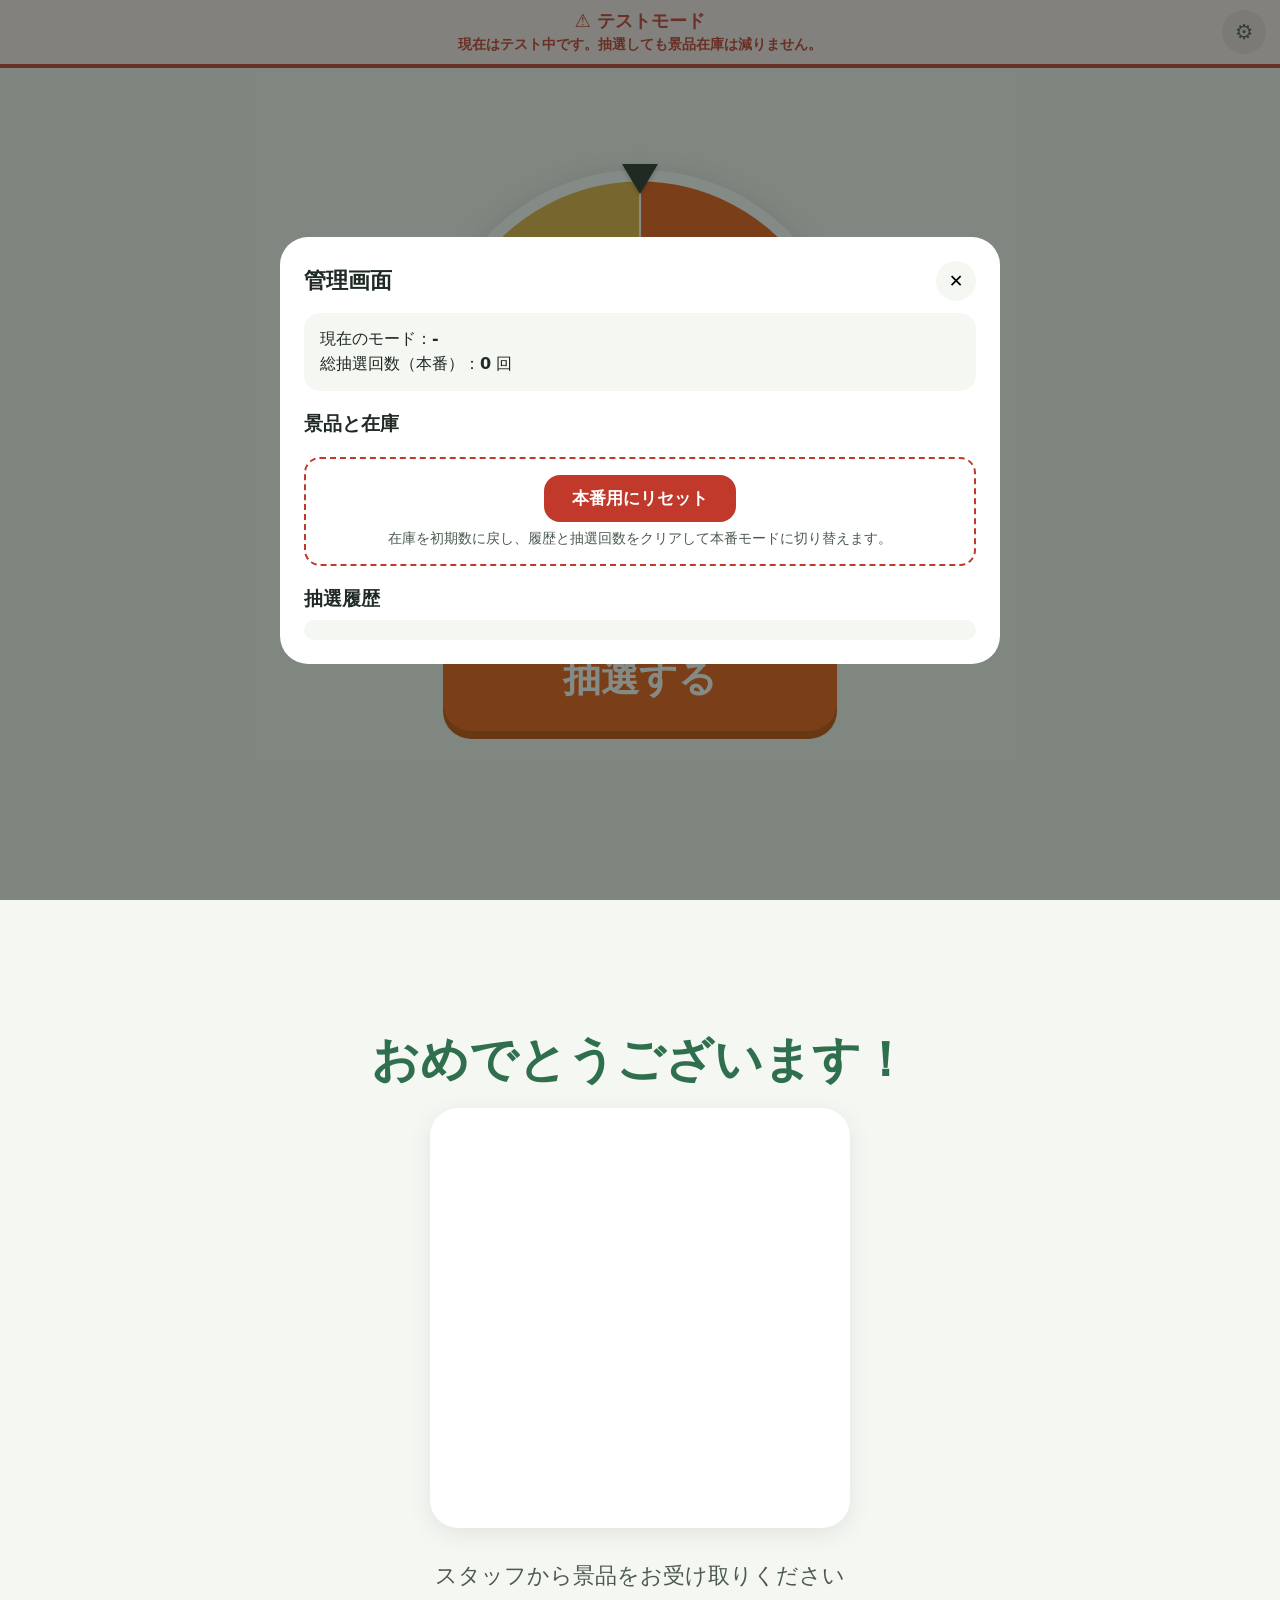
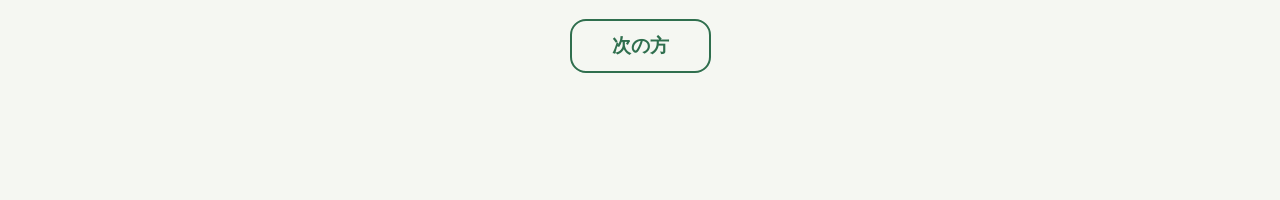
==== index.html @ d036db5e "Add files via upload" ====
<!doctype html>
<html lang="ja">
<head>
<meta charset="UTF-8">
<meta name="viewport" content="width=device-width, initial-scale=1.0, maximum-scale=1.0, user-scalable=no">
<title>景品抽選ルーレット</title>
<link rel="stylesheet" href="css/style.css">
<link rel="stylesheet" href="css/roulette.css">
<link rel="stylesheet" href="css/admin.css">
</head>
<body>

  <!-- イベント名（小さく表示。タイトル画面の代わり） -->
  <div id="event-label">大崎市地域おこし協力隊フェス</div>

  <!-- スタッフ用：管理画面を開くボタン（目立たない位置に配置） -->
  <button id="admin-open-btn" aria-label="管理画面を開く">⚙</button>

  <!-- テストモード中だけ表示される警告バナー -->
  <div id="test-mode-banner" hidden>
    <p class="test-banner-title">⚠️ テストモード</p>
    <p class="test-banner-desc">現在はテスト中です。抽選しても景品在庫は減りません。</p>
  </div>

  <!-- ===================== 抽選画面 ===================== -->
  <main id="draw-screen">

    <div id="wheel-wrap">
      <div id="wheel-pointer" aria-hidden="true"></div>
      <div id="wheel-rotor">
        <svg id="wheel-svg" viewBox="0 0 400 400" aria-hidden="true"></svg>
      </div>
    </div>

    <p id="sold-out-message" hidden>すべての景品が終了しました</p>

    <button id="draw-btn" type="button">抽選する</button>
  </main>

  <!-- ===================== 結果画面 ===================== -->
  <section id="result-screen" hidden>
    <p id="result-test-badge" hidden>⚠️ テストモードの結果です（在庫は減っていません）</p>

    <h1 id="result-title">おめでとうございます！</h1>

    <div id="result-image-wrap">
      <img id="result-image" src="" alt="">
      <p id="result-image-fallback" hidden>（画像を読み込めませんでした）</p>
    </div>

    <h2 id="result-name"></h2>

    <p id="result-instruction">スタッフから景品をお受け取りください</p>

    <button id="next-btn" type="button">次の方</button>
  </section>

  <!-- ===================== 管理画面（スタッフ専用オーバーレイ） ===================== -->
  <div id="admin-overlay" hidden>
    <div id="admin-panel">
      <div id="admin-header">
        <h2>管理画面</h2>
        <button id="admin-close-btn" type="button" aria-label="管理画面を閉じる">✕</button>
      </div>

      <div id="admin-status">
        <p>現在のモード：<strong id="admin-mode-label">-</strong></p>
        <p>総抽選回数（本番）：<strong id="admin-draw-count">0</strong> 回</p>
      </div>

      <div id="admin-section-prizes">
        <h3>景品と在庫</h3>
        <div id="admin-prize-list"></div>
      </div>

      <div id="admin-section-production">
        <button id="admin-start-production-btn" type="button">本番用にリセット</button>
        <p class="admin-hint">在庫を初期数に戻し、履歴と抽選回数をクリアして本番モードに切り替えます。</p>
      </div>

      <div id="admin-section-history">
        <h3>抽選履歴</h3>
        <div id="admin-history-list"></div>
      </div>
    </div>
  </div>

  <script src="js/storage.js"></script>
  <script src="js/inventory.js"></script>
  <script src="js/history.js"></script>
  <script src="js/sound.js"></script>
  <script src="js/roulette.js"></script>
  <script src="js/admin.js"></script>
  <script src="js/app.js"></script>
</body>
</html>
---- css/style.css ----
/* =========================================================
   デザインの基本設定（色・文字などをまとめて管理）
   色を変えたいときは、この :root の中の値だけ変更すればOKです。
   ========================================================= */
:root {
  --color-bg: #F5F7F2;        /* 全体の背景色（淡いグレイッシュグリーン） */
  --color-surface: #FFFFFF;   /* カードなど前面のパーツの色 */
  --color-ink: #1F2A24;       /* 基本の文字色（黒に近い深緑） */
  --color-ink-soft: #4B5A50;  /* 補足文の文字色 */
  --color-accent: #E8590C;    /* メインのアクセント色（抽選するボタンなど） */
  --color-accent-dark: #C24906;
  --color-accent-2: #2F6F4E;  /* サブのアクセント色（地域・自然を感じる緑） */
  --color-gold: #E3B23C;      /* 当選演出用の色 */
  --color-warn: #C0392B;      /* テストモード警告色 */
  --color-warn-bg: #FDECEA;

  --radius-lg: 28px;
  --radius-md: 16px;

  /* 端末にあるフォントのみを使用（外部フォントに依存しない） */
  --font-base: "Hiragino Kaku Gothic ProN", "Hiragino Sans", "Yu Gothic Medium",
               "Yu Gothic", Meiryo, system-ui, sans-serif;
}

* {
  box-sizing: border-box;
}

html, body {
  height: 100%;
  margin: 0;
}

body {
  background: var(--color-bg);
  color: var(--color-ink);
  font-family: var(--font-base);
  overflow: hidden; /* イベント中に誤スクロールで表示が崩れるのを防ぐ */
}

button {
  font-family: inherit;
}

button:focus-visible {
  outline: 3px solid var(--color-accent-2);
  outline-offset: 2px;
}

/* ---------- イベント名（タイトル画面の代わりに小さく表示） ---------- */
#event-label {
  position: fixed;
  top: 14px;
  left: 20px;
  font-size: 0.95rem;
  font-weight: 700;
  color: var(--color-ink-soft);
  letter-spacing: 0.02em;
  z-index: 5;
}

/* ---------- スタッフ用：管理画面を開く小さなボタン ---------- */
#admin-open-btn {
  position: fixed;
  top: 10px;
  right: 14px;
  width: 44px;
  height: 44px;
  border: none;
  border-radius: 50%;
  background: rgba(31, 42, 36, 0.08);
  color: var(--color-ink-soft);
  font-size: 1.3rem;
  cursor: pointer;
  z-index: 20;
}

/* ---------- テストモード警告バナー ---------- */
#test-mode-banner {
  position: fixed;
  top: 0;
  left: 0;
  right: 0;
  background: var(--color-warn-bg);
  border-bottom: 4px solid var(--color-warn);
  color: var(--color-warn);
  text-align: center;
  padding: 8px 12px 10px;
  z-index: 10;
}

.test-banner-title {
  margin: 0;
  font-size: 1.15rem;
  font-weight: 800;
}

.test-banner-desc {
  margin: 2px 0 0;
  font-size: 0.9rem;
  font-weight: 600;
}

/* ---------- 抽選画面 ---------- */
#draw-screen {
  height: 100vh;
  display: flex;
  flex-direction: column;
  align-items: center;
  justify-content: center;
  gap: clamp(24px, 4vh, 48px);
  padding: 24px;
}

#sold-out-message {
  font-size: clamp(1.4rem, 3vw, 2rem);
  font-weight: 800;
  color: var(--color-warn);
  text-align: center;
}

#draw-btn {
  font-size: clamp(1.6rem, 4vw, 2.4rem);
  font-weight: 800;
  color: #fff;
  background: var(--color-accent);
  border: none;
  border-radius: var(--radius-lg);
  padding: clamp(20px, 3vh, 32px) clamp(56px, 10vw, 120px);
  box-shadow: 0 8px 0 var(--color-accent-dark);
  cursor: pointer;
  transition: transform 0.08s ease, box-shadow 0.08s ease;
}

#draw-btn:active {
  transform: translateY(6px);
  box-shadow: 0 2px 0 var(--color-accent-dark);
}

#draw-btn:disabled {
  opacity: 0.55;
  cursor: default;
  box-shadow: 0 8px 0 var(--color-accent-dark);
  transform: none;
}

/* ---------- 結果画面 ---------- */
#result-screen {
  height: 100vh;
  display: flex;
  flex-direction: column;
  align-items: center;
  justify-content: center;
  gap: 16px;
  padding: 24px;
  text-align: center;
}

#result-test-badge {
  background: var(--color-warn-bg);
  color: var(--color-warn);
  font-weight: 800;
  padding: 8px 20px;
  border-radius: 999px;
  border: 2px solid var(--color-warn);
}

#result-title {
  font-size: clamp(1.8rem, 5vw, 3rem);
  font-weight: 900;
  color: var(--color-accent-2);
  margin: 0;
}

#result-image-wrap {
  width: min(60vw, 420px);
  height: min(60vw, 420px);
  display: flex;
  align-items: center;
  justify-content: center;
  background: var(--color-surface);
  border-radius: var(--radius-lg);
  box-shadow: 0 6px 24px rgba(0,0,0,0.08);
  overflow: hidden;
}

#result-image {
  max-width: 100%;
  max-height: 100%;
  object-fit: contain;
}

#result-image-fallback {
  font-size: 1.2rem;
  color: var(--color-ink-soft);
}

#result-name {
  font-size: clamp(1.6rem, 5vw, 2.6rem);
  font-weight: 900;
  color: var(--color-ink);
  margin: 0;
}

#result-instruction {
  font-size: clamp(1.05rem, 2.4vw, 1.4rem);
  color: var(--color-ink-soft);
  margin: 0;
}

#next-btn {
  margin-top: 12px;
  font-size: 1.2rem;
  font-weight: 700;
  color: var(--color-accent-2);
  background: transparent;
  border: 2px solid var(--color-accent-2);
  border-radius: var(--radius-md);
  padding: 12px 40px;
  cursor: pointer;
}

/* 動きを抑えたい環境向けの配慮 */
@media (prefers-reduced-motion: reduce) {
  #draw-btn,
  #next-btn {
    transition: none;
  }
}
---- css/roulette.css ----
/* =========================================================
   ルーレットの見た目・アニメーション専用CSS
   回転時間やサイズなど、演出だけを変えたいときはこのファイルを編集してください。
   ========================================================= */

#wheel-wrap {
  position: relative;
  width: min(72vw, 420px);
  height: min(72vw, 420px);
}

/* 上部固定のポインター（矢印） */
#wheel-pointer {
  position: absolute;
  top: -6px;
  left: 50%;
  transform: translateX(-50%);
  width: 0;
  height: 0;
  border-left: 18px solid transparent;
  border-right: 18px solid transparent;
  border-top: 30px solid var(--color-ink);
  z-index: 3;
  filter: drop-shadow(0 2px 2px rgba(0,0,0,0.25));
}

#wheel-rotor {
  width: 100%;
  height: 100%;
  border-radius: 50%;
  box-shadow: 0 10px 30px rgba(0,0,0,0.18);
  /* 回転時間・イージングは js/roulette.js の spinTo() 内でも設定していますが
     ここでも初期状態のtransitionを定義しておきます */
  transition: transform 4s cubic-bezier(0.12, 0.7, 0.15, 1);
  will-change: transform;
}

#wheel-svg {
  width: 100%;
  height: 100%;
  display: block;
  border-radius: 50%;
  background: var(--color-surface);
}

.wheel-label {
  font-family: var(--font-base);
  font-size: 20px;
  font-weight: 800;
  fill: #FFFFFF;
  paint-order: stroke;
  stroke: rgba(0,0,0,0.25);
  stroke-width: 3px;
}

@media (prefers-reduced-motion: reduce) {
  #wheel-rotor {
    transition-duration: 1.2s;
  }
}
---- css/admin.css ----
/* =========================================================
   管理画面（スタッフ専用）のデザイン
   ========================================================= */

#admin-overlay {
  position: fixed;
  inset: 0;
  background: rgba(31, 42, 36, 0.55);
  z-index: 100;
  display: flex;
  align-items: center;
  justify-content: center;
  padding: 20px;
}

#admin-panel {
  background: var(--color-surface);
  border-radius: var(--radius-lg);
  width: min(720px, 100%);
  max-height: 90vh;
  overflow-y: auto;
  padding: 24px;
}

#admin-header {
  display: flex;
  align-items: center;
  justify-content: space-between;
  margin-bottom: 12px;
}

#admin-header h2 {
  margin: 0;
  font-size: 1.4rem;
}

#admin-close-btn {
  width: 40px;
  height: 40px;
  border: none;
  border-radius: 50%;
  background: var(--color-bg);
  font-size: 1.1rem;
  cursor: pointer;
}

#admin-status {
  background: var(--color-bg);
  border-radius: var(--radius-md);
  padding: 12px 16px;
  margin-bottom: 20px;
}

#admin-status p {
  margin: 4px 0;
}

#admin-section-prizes h3,
#admin-section-history h3 {
  margin-bottom: 8px;
}

.admin-prize-row {
  display: flex;
  align-items: center;
  flex-wrap: wrap;
  gap: 8px;
  padding: 10px 8px;
  border-bottom: 1px solid #eee;
}

.admin-prize-name {
  font-weight: 800;
  min-width: 4em;
}

.admin-prize-stock {
  color: var(--color-ink-soft);
  min-width: 5em;
}

.admin-prize-status {
  font-size: 0.85rem;
  padding: 2px 10px;
  border-radius: 999px;
  background: var(--color-bg);
  color: var(--color-ink-soft);
}

.admin-prize-row button {
  border: 1px solid #ccc;
  background: #fff;
  border-radius: 8px;
  padding: 6px 12px;
  cursor: pointer;
  font-size: 0.9rem;
}

#admin-section-production {
  margin: 20px 0;
  padding: 16px;
  border: 2px dashed var(--color-warn);
  border-radius: var(--radius-md);
  text-align: center;
}

#admin-start-production-btn {
  background: var(--color-warn);
  color: #fff;
  border: none;
  border-radius: var(--radius-md);
  padding: 12px 28px;
  font-size: 1.05rem;
  font-weight: 800;
  cursor: pointer;
}

.admin-hint {
  margin: 8px 0 0;
  font-size: 0.85rem;
  color: var(--color-ink-soft);
}

#admin-history-list {
  max-height: 200px;
  overflow-y: auto;
  background: var(--color-bg);
  border-radius: var(--radius-md);
  padding: 10px 14px;
  font-variant-numeric: tabular-nums;
  font-size: 0.9rem;
}

.admin-history-row {
  padding: 3px 0;
}
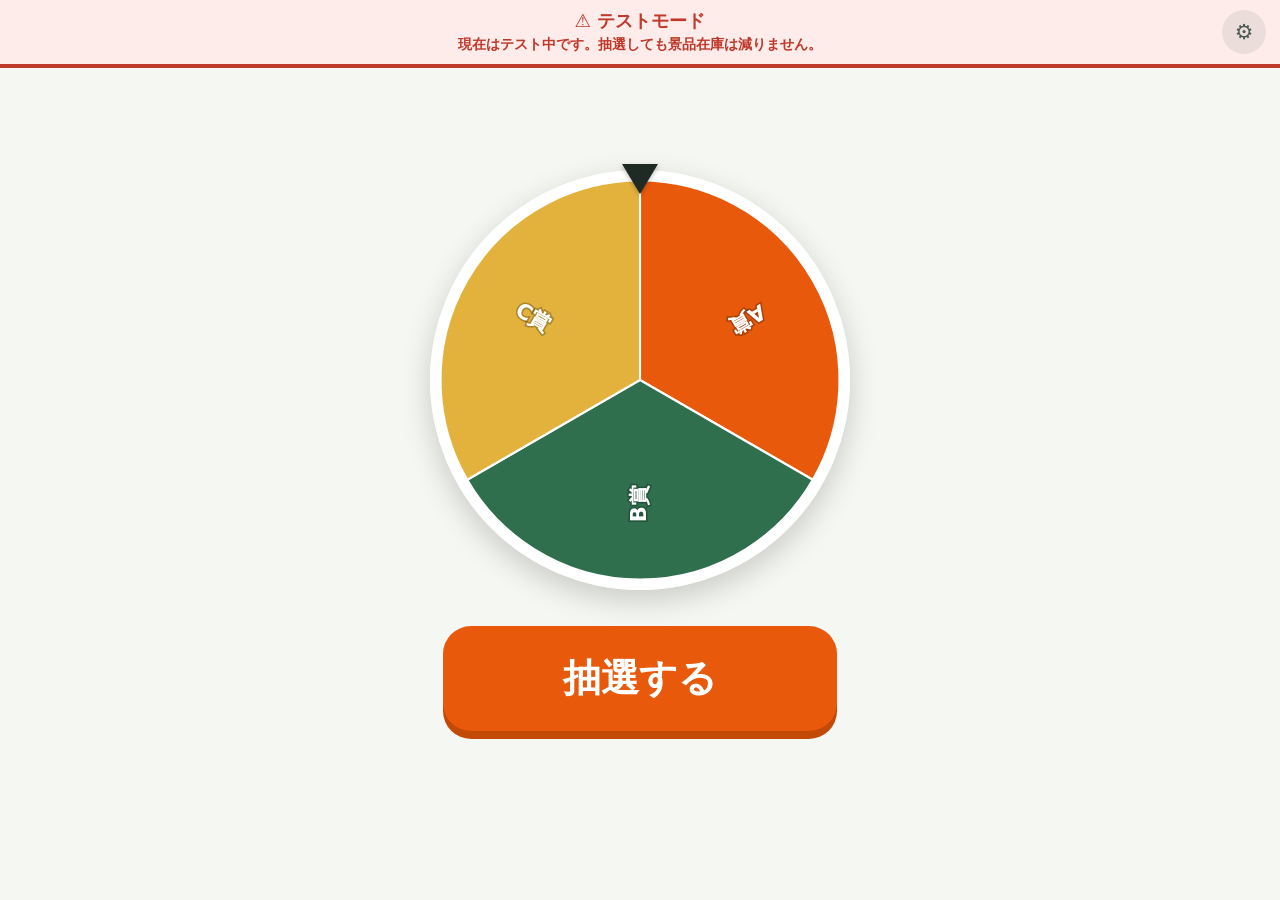
==== commit c7020ac9: "Add files via upload" ====
--- a/index.html
+++ b/index.html
@@ -13,8 +13,8 @@
   <!-- イベント名（小さく表示。タイトル画面の代わり） -->
   <div id="event-label">大崎市地域おこし協力隊フェス</div>
 
-  <!-- スタッフ用：管理画面を開くボタン（目立たない位置に配置） -->
-  <button id="admin-open-btn" aria-label="管理画面を開く">⚙</button>
+  <!-- スタッフ用：管理画面ページへのリンク（目立たない位置に配置） -->
+  <a id="admin-open-btn" href="admin.html" aria-label="管理画面を開く">⚙</a>
 
   <!-- テストモード中だけ表示される警告バナー -->
   <div id="test-mode-banner" hidden>
@@ -55,42 +55,11 @@
     <button id="next-btn" type="button">次の方</button>
   </section>
 
-  <!-- ===================== 管理画面（スタッフ専用オーバーレイ） ===================== -->
-  <div id="admin-overlay" hidden>
-    <div id="admin-panel">
-      <div id="admin-header">
-        <h2>管理画面</h2>
-        <button id="admin-close-btn" type="button" aria-label="管理画面を閉じる">✕</button>
-      </div>
-
-      <div id="admin-status">
-        <p>現在のモード：<strong id="admin-mode-label">-</strong></p>
-        <p>総抽選回数（本番）：<strong id="admin-draw-count">0</strong> 回</p>
-      </div>
-
-      <div id="admin-section-prizes">
-        <h3>景品と在庫</h3>
-        <div id="admin-prize-list"></div>
-      </div>
-
-      <div id="admin-section-production">
-        <button id="admin-start-production-btn" type="button">本番用にリセット</button>
-        <p class="admin-hint">在庫を初期数に戻し、履歴と抽選回数をクリアして本番モードに切り替えます。</p>
-      </div>
-
-      <div id="admin-section-history">
-        <h3>抽選履歴</h3>
-        <div id="admin-history-list"></div>
-      </div>
-    </div>
-  </div>
-
   <script src="js/storage.js"></script>
   <script src="js/inventory.js"></script>
   <script src="js/history.js"></script>
   <script src="js/sound.js"></script>
   <script src="js/roulette.js"></script>
-  <script src="js/admin.js"></script>
   <script src="js/app.js"></script>
 </body>
 </html>
--- a/css/style.css
+++ b/css/style.css
@@ -38,6 +38,12 @@
   overflow: hidden; /* イベント中に誤スクロールで表示が崩れるのを防ぐ */
 }
 
+/* 重要：hidden属性は必ず非表示にする（IDセレクタでdisplayを指定した要素より
+   優先させるための保険。以前、この優先順位が原因で管理画面が閉じないバグがあった） */
+[hidden] {
+  display: none !important;
+}
+
 button {
   font-family: inherit;
 }
@@ -59,7 +65,7 @@
   z-index: 5;
 }
 
-/* ---------- スタッフ用：管理画面を開く小さなボタン ---------- */
+/* ---------- スタッフ用：管理画面ページへのリンク ---------- */
 #admin-open-btn {
   position: fixed;
   top: 10px;
@@ -71,6 +77,10 @@
   background: rgba(31, 42, 36, 0.08);
   color: var(--color-ink-soft);
   font-size: 1.3rem;
+  text-decoration: none;
+  display: flex;
+  align-items: center;
+  justify-content: center;
   cursor: pointer;
   z-index: 20;
 }
--- a/css/admin.css
+++ b/css/admin.css
@@ -1,24 +1,14 @@
 /* =========================================================
-   管理画面（スタッフ専用）のデザイン
+   管理画面（admin.html）のデザイン
    ========================================================= */
 
-#admin-overlay {
-  position: fixed;
-  inset: 0;
-  background: rgba(31, 42, 36, 0.55);
-  z-index: 100;
-  display: flex;
-  align-items: center;
-  justify-content: center;
-  padding: 20px;
+#admin-body {
+  overflow-y: auto; /* 管理画面は内容が長くなるためスクロールを許可する */
 }
 
-#admin-panel {
-  background: var(--color-surface);
-  border-radius: var(--radius-lg);
-  width: min(720px, 100%);
-  max-height: 90vh;
-  overflow-y: auto;
+#admin-page {
+  max-width: 720px;
+  margin: 0 auto;
   padding: 24px;
 }
 
@@ -29,34 +19,35 @@
   margin-bottom: 12px;
 }
 
-#admin-header h2 {
+#admin-header h1 {
   margin: 0;
-  font-size: 1.4rem;
+  font-size: 1.5rem;
 }
 
-#admin-close-btn {
-  width: 40px;
-  height: 40px;
-  border: none;
-  border-radius: 50%;
-  background: var(--color-bg);
-  font-size: 1.1rem;
-  cursor: pointer;
+#admin-back-btn {
+  color: var(--color-accent-2);
+  font-weight: 700;
+  text-decoration: none;
+  border: 2px solid var(--color-accent-2);
+  border-radius: var(--radius-md);
+  padding: 8px 18px;
 }
 
 #admin-status {
-  background: var(--color-bg);
+  background: var(--color-surface);
   border-radius: var(--radius-md);
   padding: 12px 16px;
   margin-bottom: 20px;
+  box-shadow: 0 2px 10px rgba(0,0,0,0.05);
 }
 
 #admin-status p {
   margin: 4px 0;
 }
 
-#admin-section-prizes h3,
-#admin-section-history h3 {
+#admin-section-prizes h2,
+#admin-section-history h2 {
+  font-size: 1.1rem;
   margin-bottom: 8px;
 }
 
@@ -66,7 +57,17 @@
   flex-wrap: wrap;
   gap: 8px;
   padding: 10px 8px;
+  background: var(--color-surface);
   border-bottom: 1px solid #eee;
+}
+
+.admin-prize-row:first-child {
+  border-radius: var(--radius-md) var(--radius-md) 0 0;
+}
+
+.admin-prize-row:last-child {
+  border-radius: 0 0 var(--radius-md) var(--radius-md);
+  border-bottom: none;
 }
 
 .admin-prize-name {
@@ -102,6 +103,7 @@
   border: 2px dashed var(--color-warn);
   border-radius: var(--radius-md);
   text-align: center;
+  background: var(--color-surface);
 }
 
 #admin-start-production-btn {
@@ -122,9 +124,9 @@
 }
 
 #admin-history-list {
-  max-height: 200px;
+  max-height: 260px;
   overflow-y: auto;
-  background: var(--color-bg);
+  background: var(--color-surface);
   border-radius: var(--radius-md);
   padding: 10px 14px;
   font-variant-numeric: tabular-nums;
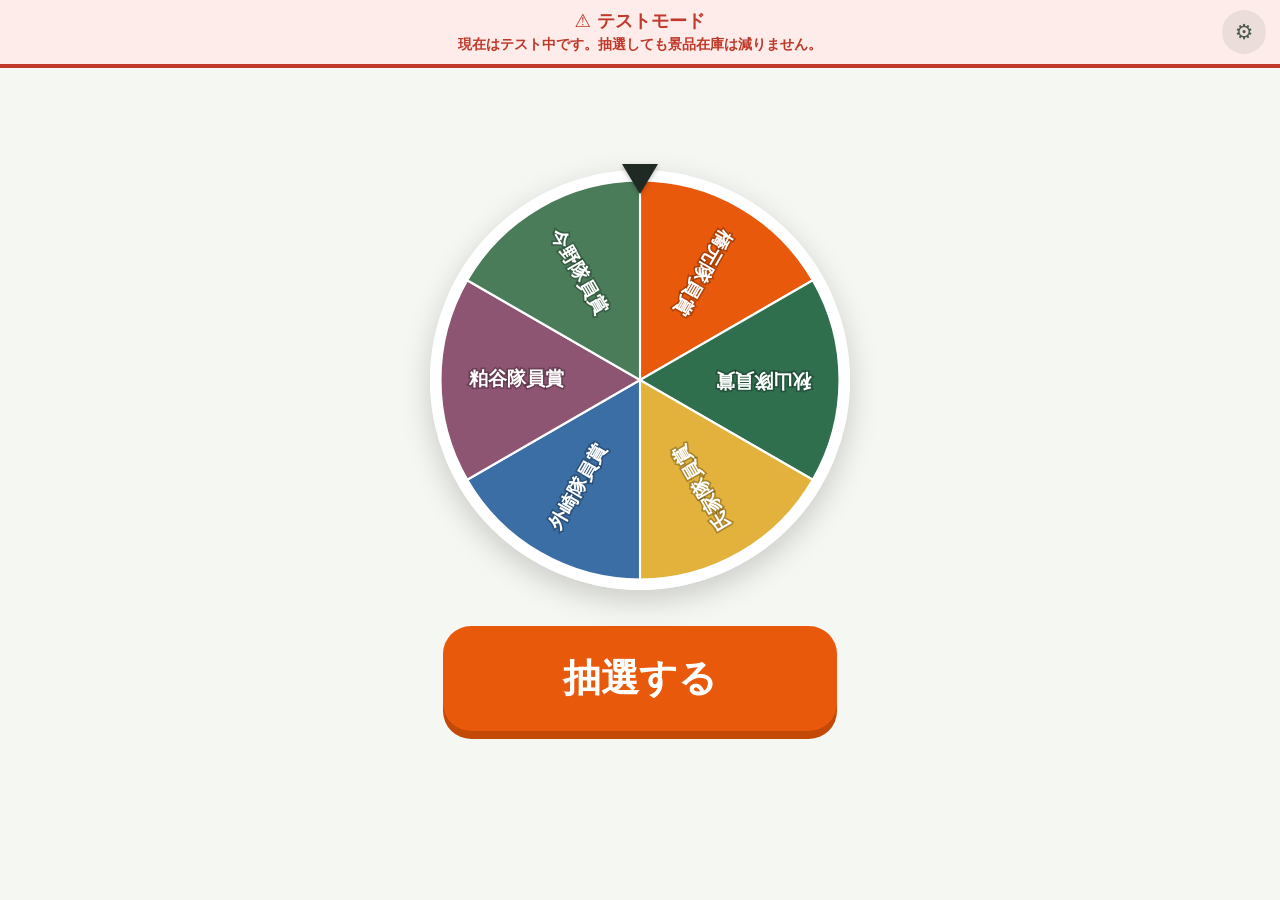
==== commit 95f4663c: "Update index.html" ====
--- a/index.html
+++ b/index.html
@@ -3,7 +3,7 @@
 <head>
 <meta charset="UTF-8">
 <meta name="viewport" content="width=device-width, initial-scale=1.0, maximum-scale=1.0, user-scalable=no">
-<title>景品抽選ルーレット</title>
+<title>おらだづのおおさき推し選手権 - 大崎市地域おこし協力隊｜第5回 みやぎ地域おこし協力隊フェス</title>
 <link rel="stylesheet" href="css/style.css">
 <link rel="stylesheet" href="css/roulette.css">
 <link rel="stylesheet" href="css/admin.css">
@@ -11,7 +11,7 @@
 <body>
 
   <!-- イベント名（小さく表示。タイトル画面の代わり） -->
-  <div id="event-label">大崎市地域おこし協力隊フェス</div>
+  <div id="event-label">おらだづのおおさき推し選手権</ br>―あなたはいくつ大崎市を知っている？―</div>
 
   <!-- スタッフ用：管理画面ページへのリンク（目立たない位置に配置） -->
   <a id="admin-open-btn" href="admin.html" aria-label="管理画面を開く">⚙</a>
--- a/css/roulette.css
+++ b/css/roulette.css
@@ -45,7 +45,7 @@
 
 .wheel-label {
   font-family: var(--font-base);
-  font-size: 20px;
+  font-size: 18px;
   font-weight: 800;
   fill: #FFFFFF;
   paint-order: stroke;
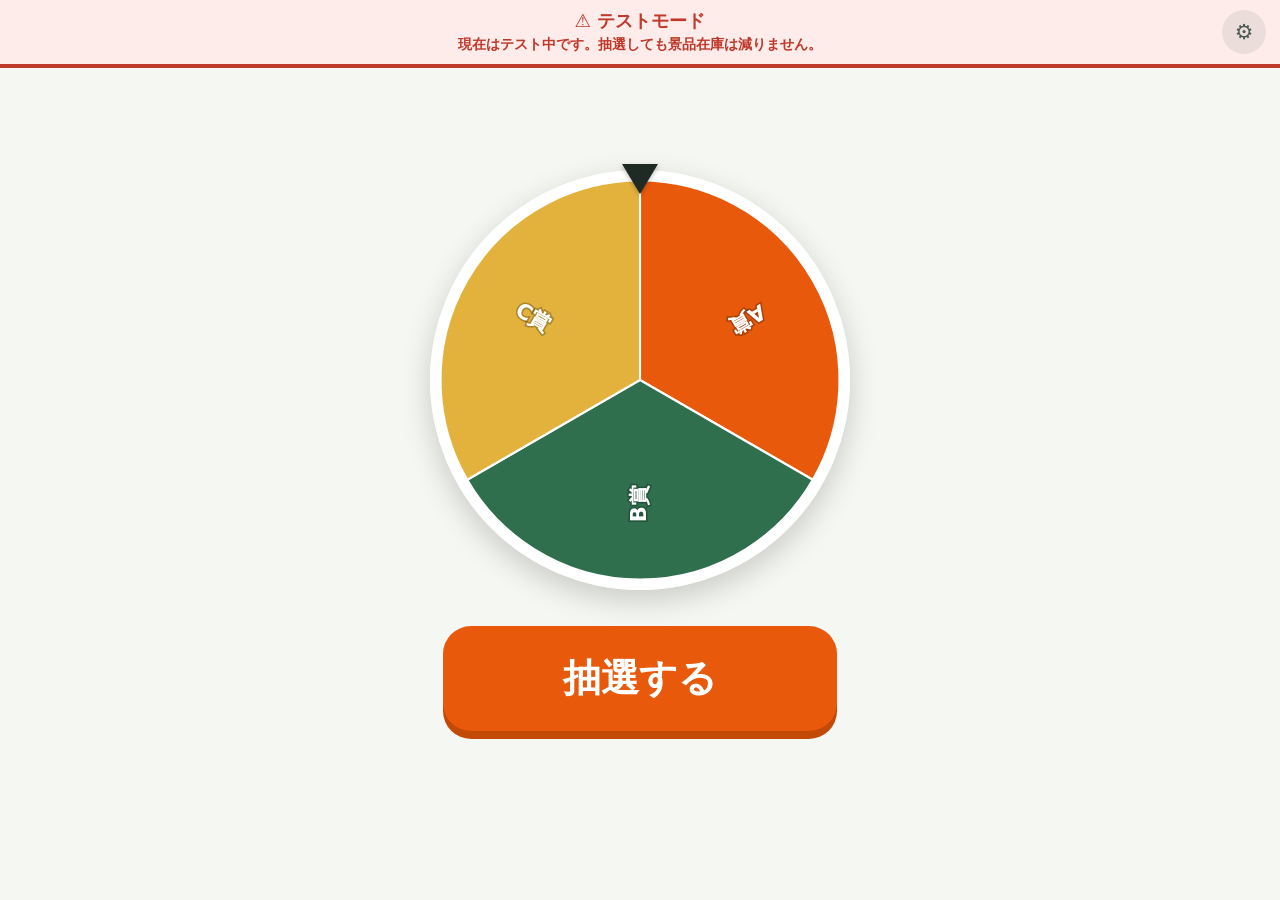
==== commit e98d4245: "Add files via upload" ====
--- a/index.html
+++ b/index.html
@@ -3,7 +3,7 @@
 <head>
 <meta charset="UTF-8">
 <meta name="viewport" content="width=device-width, initial-scale=1.0, maximum-scale=1.0, user-scalable=no">
-<title>おらだづのおおさき推し選手権 - 大崎市地域おこし協力隊｜第5回 みやぎ地域おこし協力隊フェス</title>
+<title>景品抽選ルーレット</title>
 <link rel="stylesheet" href="css/style.css">
 <link rel="stylesheet" href="css/roulette.css">
 <link rel="stylesheet" href="css/admin.css">
@@ -11,7 +11,7 @@
 <body>
 
   <!-- イベント名（小さく表示。タイトル画面の代わり） -->
-  <div id="event-label">おらだづのおおさき推し選手権</ br>―あなたはいくつ大崎市を知っている？―</div>
+  <div id="event-label">大崎市地域おこし協力隊フェス</div>
 
   <!-- スタッフ用：管理画面ページへのリンク（目立たない位置に配置） -->
   <a id="admin-open-btn" href="admin.html" aria-label="管理画面を開く">⚙</a>
@@ -49,6 +49,7 @@
     </div>
 
     <h2 id="result-name"></h2>
+    <p id="result-item-name"></p>
 
     <p id="result-instruction">スタッフから景品をお受け取りください</p>
 
--- a/css/style.css
+++ b/css/style.css
@@ -212,6 +212,13 @@
   margin: 0;
 }
 
+#result-item-name {
+  font-size: clamp(1.1rem, 3vw, 1.6rem);
+  font-weight: 700;
+  color: var(--color-ink-soft);
+  margin: 0;
+}
+
 #result-instruction {
   font-size: clamp(1.05rem, 2.4vw, 1.4rem);
   color: var(--color-ink-soft);
--- a/css/roulette.css
+++ b/css/roulette.css
@@ -45,7 +45,7 @@
 
 .wheel-label {
   font-family: var(--font-base);
-  font-size: 18px;
+  font-size: 20px;
   font-weight: 800;
   fill: #FFFFFF;
   paint-order: stroke;
--- a/css/admin.css
+++ b/css/admin.css
@@ -73,6 +73,14 @@
 .admin-prize-name {
   font-weight: 800;
   min-width: 4em;
+  line-height: 1.4;
+}
+
+.admin-prize-name small {
+  display: block;
+  font-weight: 400;
+  color: var(--color-ink-soft);
+  font-size: 0.78rem;
 }
 
 .admin-prize-stock {
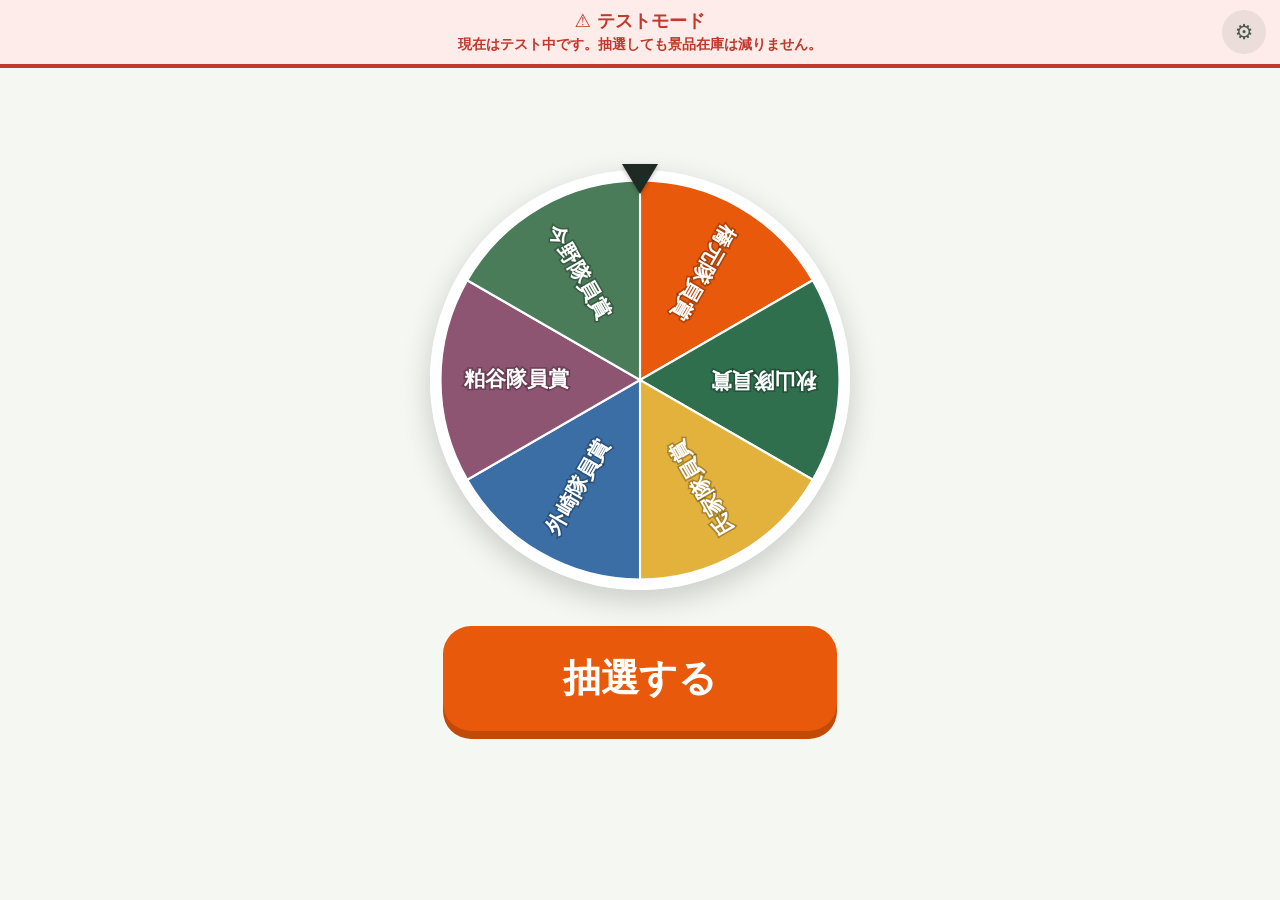
==== commit 41685f96: "Update index.html" ====
--- a/index.html
+++ b/index.html
@@ -3,7 +3,7 @@
 <head>
 <meta charset="UTF-8">
 <meta name="viewport" content="width=device-width, initial-scale=1.0, maximum-scale=1.0, user-scalable=no">
-<title>景品抽選ルーレット</title>
+<title>おらだづのおおさき推し選手権 ｜ 第5回 みやぎ地域おこし協力隊フェス</title>
 <link rel="stylesheet" href="css/style.css">
 <link rel="stylesheet" href="css/roulette.css">
 <link rel="stylesheet" href="css/admin.css">
@@ -11,7 +11,7 @@
 <body>
 
   <!-- イベント名（小さく表示。タイトル画面の代わり） -->
-  <div id="event-label">大崎市地域おこし協力隊フェス</div>
+  <div id="event-label">おらだづのおおさき推し選手権</div>
 
   <!-- スタッフ用：管理画面ページへのリンク（目立たない位置に配置） -->
   <a id="admin-open-btn" href="admin.html" aria-label="管理画面を開く">⚙</a>
@@ -51,9 +51,9 @@
     <h2 id="result-name"></h2>
     <p id="result-item-name"></p>
 
-    <p id="result-instruction">スタッフから景品をお受け取りください</p>
+    <p id="result-instruction">隊員からノベルティをお受け取りください</p>
 
-    <button id="next-btn" type="button">次の方</button>
+    <button id="next-btn" type="button">ルーレットに戻る</button>
   </section>
 
   <script src="js/storage.js"></script>
